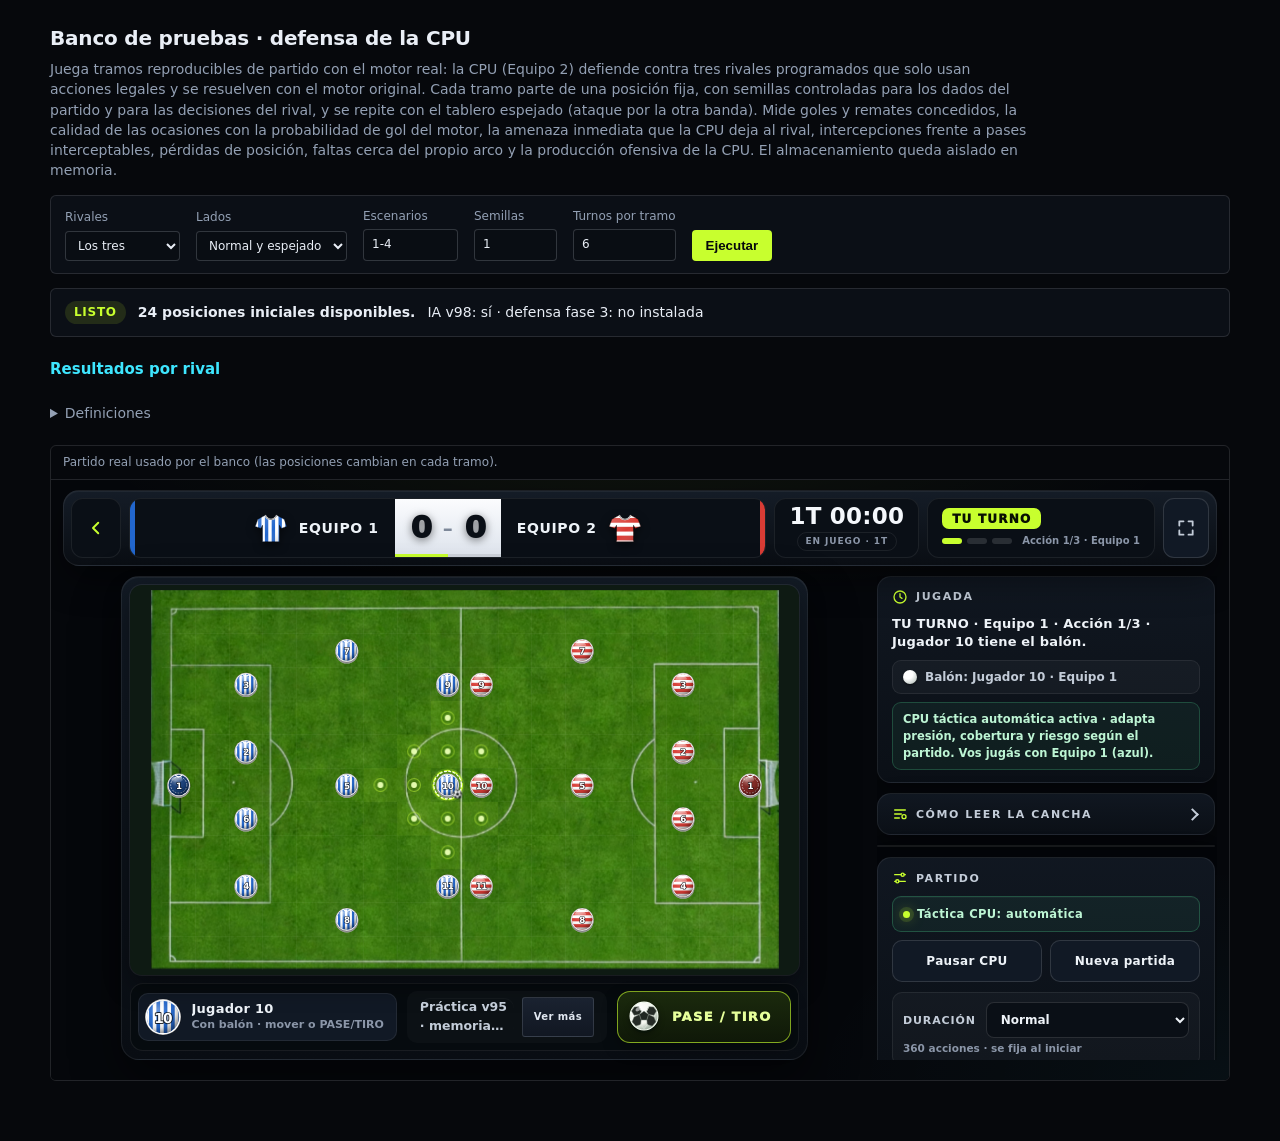
==== pruebas/banco-defensa-cpu.html @ aeb0ebc0 "v98 fase 3 · banco de pruebas de la defensa de la CPU Página pruebas/banco-defensa-cpu.html: juega t" ====
<!doctype html>
<html lang="es">
<head>
<meta charset="UTF-8">
<meta name="viewport" content="width=device-width, initial-scale=1">
<!-- La página vive en /pruebas/ pero carga el juego desde la raíz, igual que index.html. -->
<base href="../">
<title>Fútbol Único · Banco de pruebas · defensa de la CPU</title>
<style>
  :root { color-scheme: dark; --ok:#c8ff2e; --bad:#ff5263; --mut:#93a0b4; --line:rgba(233,238,246,.12); --cy:#3ee6ff; }
  body { margin:0; background:#06080c; color:#e9eef6; font:14px/1.45 system-ui,-apple-system,"Segoe UI",Roboto,sans-serif; }
  main { max-width:1180px; margin:0 auto; padding:24px 18px 60px; }
  h1 { font-size:20px; margin:0 0 6px; letter-spacing:-.01em; }
  h2 { font-size:15px; margin:22px 0 8px; color:var(--cy); }
  p.lead { color:var(--mut); margin:0 0 14px; max-width:980px; }
  form { display:flex; flex-wrap:wrap; gap:10px 16px; align-items:end; padding:12px 14px; border:1px solid var(--line); border-radius:6px; background:#0b0f16; }
  label { display:flex; flex-direction:column; gap:4px; font-size:12px; color:var(--mut); }
  select, input { background:#090d13; color:#e9eef6; border:1px solid rgba(233,238,246,.18); border-radius:4px; padding:6px 8px; font:inherit; }
  button { background:#c8ff2e; color:#06080c; border:0; border-radius:4px; padding:8px 14px; font-weight:800; cursor:pointer; }
  button:disabled { opacity:.5; cursor:default; }
  #summary { display:flex; gap:12px; flex-wrap:wrap; align-items:center; padding:12px 14px; border:1px solid var(--line); border-radius:6px; background:#0b0f16; margin:14px 0; }
  .pill { padding:3px 9px; border-radius:999px; font-weight:800; font-size:12px; letter-spacing:.06em; }
  .pill.ok { background:rgba(200,255,46,.12); color:var(--ok); } .pill.bad { background:rgba(255,82,99,.14); color:var(--bad); } .pill.run { background:rgba(62,230,255,.1); color:var(--cy); }
  table { width:100%; border-collapse:collapse; font-size:13px; }
  th, td { text-align:right; padding:6px 8px; border-bottom:1px solid var(--line); }
  th:first-child, td:first-child { text-align:left; }
  th { color:var(--mut); font-size:11px; letter-spacing:.06em; text-transform:uppercase; }
  td.mono { font-family:ui-monospace,SFMono-Regular,Menlo,monospace; font-size:12px; color:var(--mut); }
  details { margin-top:14px; color:var(--mut); }
  .stage-wrap { margin-top:22px; border:1px solid var(--line); border-radius:6px; overflow:hidden; }
  .stage-wrap > p { margin:0; padding:8px 12px; color:var(--mut); font-size:12px; border-bottom:1px solid var(--line); }
  #fuGameStage { height:600px; position:relative; }
  #fuGameStage iframe { width:100%; height:100%; border:0; display:block; }
  .fu-shell-header, #fuLoading small { display:none; }
</style>
<script>
  // Aislamiento del almacenamiento: el banco no lee ni escribe los datos guardados del jugador
  // (historial, memoria defensiva de la CPU, identidad táctica, torneo). Todo queda en memoria.
  function installMemoryStorage(win) {
    var data = new Map();
    var store = {
      getItem: function (k) { k = String(k); return data.has(k) ? data.get(k) : null; },
      setItem: function (k, v) { data.set(String(k), String(v)); },
      removeItem: function (k) { data.delete(String(k)); },
      clear: function () { data.clear(); },
      key: function (i) { var keys = Array.from(data.keys()); return i >= 0 && i < keys.length ? keys[i] : null; },
      get length() { return data.size; }
    };
    try { Object.defineProperty(win, 'localStorage', { configurable: true, enumerable: true, get: function () { return store; } }); win.__fuStorageIsolated = win.localStorage === store; }
    catch (error) { win.__fuStorageIsolated = false; }
  }
  installMemoryStorage(window);
  (function () {
    var url = new URL(location.href);
    if (url.searchParams.get('page') !== 'practice') { url.searchParams.set('page', 'practice'); history.replaceState(null, '', url.pathname + url.search); }
  })();
</script>
<script src="app.js" defer></script>
</head>
<body>
  <header class="fu-shell-header">
    <button id="fuBrand" type="button">FU</button>
    <span id="fuStatusDot"></span><strong id="fuStatusTitle"></strong><small id="fuStatusText"></small>
  </header>
  <main>
    <h1>Banco de pruebas · defensa de la CPU</h1>
    <p class="lead">Juega tramos reproducibles de partido con el motor real: la CPU (Equipo 2) defiende contra tres rivales
      programados que solo usan acciones legales y se resuelven con el motor original. Cada tramo parte de una posición fija,
      con semillas controladas para los dados del partido y para las decisiones del rival, y se repite con el tablero espejado
      (ataque por la otra banda). Mide goles y remates concedidos, la calidad de las ocasiones con la probabilidad de gol del
      motor, la amenaza inmediata que la CPU deja al rival, intercepciones frente a pases interceptables, pérdidas de posición,
      faltas cerca del propio arco y la producción ofensiva de la CPU. El almacenamiento queda aislado en memoria.</p>
    <form id="controls" onsubmit="return false">
      <label>Rivales<select id="fRivals"><option value="conservador,directo,agresivo">Los tres</option><option value="conservador">Conservador</option><option value="directo">Directo</option><option value="agresivo">Agresivo</option></select></label>
      <label>Lados<select id="fSides"><option value="normal,espejo">Normal y espejado</option><option value="normal">Normal</option><option value="espejo">Espejado</option></select></label>
      <label>Escenarios<input id="fScen" value="1-4" size="8"></label>
      <label>Semillas<input id="fSeeds" value="1" size="6"></label>
      <label>Turnos por tramo<input id="fTurns" value="6" size="4"></label>
      <button id="fRun" type="button">Ejecutar</button>
    </form>
    <section id="summary"><span class="pill run" id="state">CARGANDO</span><strong id="totals">Cargando el motor…</strong><span id="ver"></span></section>
    <h2>Resultados por rival</h2>
    <table><thead id="thead"></thead><tbody id="rows"></tbody></table>
    <details><summary>Definiciones</summary>
      <p>Amenaza inmediata: mayor probabilidad de gol que el rival puede conseguir en su próximo turno con una secuencia de hasta
        tres acciones de jugadores distintos (remate; pase y remate; pase, pase y remate; desmarque, pase y remate), calculada con
        las mismas funciones de precisión, intercepción, arquero y desvío que usa el motor. Ocasión peligrosa: turno rival que
        empieza con amenaza inmediata ≥ 20%. Remate peligroso: remate con probabilidad de gol ≥ 15%. Pase interceptable: pase o
        remate rival cuya trayectoria real atraviesa una casilla intermedia ocupada por un jugador de la CPU (el motor sortea la
        intercepción). Pérdida de posición: acción de la CPU sin la pelota que aumenta en 5 puntos o más la amenaza inmediata
        del rival. Falta cerca del arco: falta de la CPU en sus últimas seis columnas.</p>
    </details>
    <div class="stage-wrap">
      <p>Partido real usado por el banco (las posiciones cambian en cada tramo).</p>
      <div id="fuGameStage" aria-busy="true">
        <div id="fuLoading"><strong>Preparando</strong><small></small></div>
        <div id="fuError" hidden><p id="fuErrorText"></p><button type="button" id="fuRetry">Reintentar</button></div>
      </div>
    </div>
  </main>
<script>
// Posiciones iniciales (Equipo 1 con la pelota y por mover). Se generaron con ?modo=generar&partidos=6&acciones=170:
// partidos rápidos con semillas fijas entre los tres rivales y la heurística directa de la CPU, guardando el estado al
// comenzar cada turno del Equipo 1 con la pelota desde la columna 5. Se eligieron 24 cubriendo zona (medio, ataque,
// área), carril (centro, banda) y amenaza inicial (t0, probabilidad de gol de la mejor secuencia del turno).
// Formato: p = [id, columna, fila]; ids 0–10 Equipo 1, 11–21 Equipo 2 (CPU), en el orden de FORMATION.
var SCENARIOS = [
{"id":1,"zone":"medio-centro","origin":"directo-p0-a18","t0":0,"state":{"p":[[0,0,5],[1,2,2],[2,2,5],[3,2,6],[4,3,7],[5,6,5],[6,8,5],[7,5,9],[8,8,2],[9,5,1],[10,8,9],[11,17,5],[12,15,2],[13,15,4],[14,14,5],[15,15,8],[16,10,5],[17,9,5],[18,12,9],[19,7,0],[20,11,1],[21,9,9]],"ball":{"c":8,"r":5,"owner":6},"turn":1,"actionNo":1,"played":[],"lastPlayedId":null,"kickoff":false,"restartPassOnlyId":null,"freeKickRequiredId":null,"freeKickAwardedTeam":null,"score":[0,0],"clock":60}},
{"id":2,"zone":"medio-centro","origin":"conservador-p4-a136","t0":0,"state":{"p":[[0,0,5],[1,2,2],[2,2,4],[3,2,6],[4,2,8],[5,6,5],[6,8,5],[7,5,9],[8,8,2],[9,5,1],[10,8,10],[11,17,5],[12,15,2],[13,14,5],[14,15,6],[15,15,8],[16,10,5],[17,8,4],[18,12,9],[19,9,2],[20,12,1],[21,9,8]],"ball":{"c":6,"r":5,"owner":5},"turn":1,"actionNo":1,"played":[],"lastPlayedId":null,"kickoff":false,"restartPassOnlyId":null,"freeKickRequiredId":null,"freeKickAwardedTeam":null,"score":[0,0],"clock":60}},
{"id":3,"zone":"medio-centro","origin":"conservador-p1-a108","t0":0.0671,"state":{"p":[[0,0,5],[1,4,0],[2,3,2],[3,1,5],[4,2,8],[5,8,6],[6,10,3],[7,5,10],[8,7,2],[9,7,3],[10,7,9],[11,17,5],[12,13,0],[13,12,3],[14,12,5],[15,13,7],[16,8,3],[17,5,9],[18,8,8],[19,6,3],[20,4,4],[21,3,8]],"ball":{"c":7,"r":3,"owner":9},"turn":1,"actionNo":1,"played":[],"lastPlayedId":null,"kickoff":false,"restartPassOnlyId":null,"freeKickRequiredId":null,"freeKickAwardedTeam":null,"score":[0,0],"clock":60}},
{"id":4,"zone":"medio-centro","origin":"agresivo-p2-a111","t0":0.1457,"state":{"p":[[0,1,5],[1,2,2],[2,2,4],[3,2,6],[4,2,8],[5,6,4],[6,8,5],[7,6,7],[8,12,2],[9,7,2],[10,8,8],[11,17,5],[12,15,2],[13,15,4],[14,15,5],[15,15,8],[16,12,6],[17,9,5],[18,12,9],[19,8,1],[20,8,2],[21,8,7]],"ball":{"c":6,"r":7,"owner":7},"turn":1,"actionNo":1,"played":[],"lastPlayedId":null,"kickoff":false,"restartPassOnlyId":null,"freeKickRequiredId":null,"freeKickAwardedTeam":null,"score":[0,0],"clock":60}},
{"id":5,"zone":"medio-banda","origin":"conservador-p0-a36","t0":0,"state":{"p":[[0,0,5],[1,3,3],[2,2,4],[3,2,6],[4,4,9],[5,6,6],[6,8,5],[7,6,10],[8,8,2],[9,7,1],[10,8,8],[11,17,5],[12,14,0],[13,15,4],[14,14,7],[15,13,7],[16,10,5],[17,6,4],[18,7,9],[19,4,5],[20,10,3],[21,9,8]],"ball":{"c":6,"r":10,"owner":7},"turn":1,"actionNo":1,"played":[],"lastPlayedId":null,"kickoff":false,"restartPassOnlyId":null,"freeKickRequiredId":null,"freeKickAwardedTeam":null,"score":[0,0],"clock":60}},
{"id":6,"zone":"medio-banda","origin":"conservador-p4-a166","t0":0,"state":{"p":[[0,0,5],[1,2,2],[2,2,4],[3,2,6],[4,1,6],[5,6,5],[6,8,5],[7,5,10],[8,8,2],[9,5,2],[10,8,10],[11,17,5],[12,13,4],[13,14,4],[14,13,6],[15,13,7],[16,9,5],[17,3,5],[18,7,4],[19,9,2],[20,10,0],[21,5,8]],"ball":{"c":5,"r":2,"owner":9},"turn":1,"actionNo":1,"played":[],"lastPlayedId":null,"kickoff":false,"restartPassOnlyId":null,"freeKickRequiredId":null,"freeKickAwardedTeam":null,"score":[0,0],"clock":60}},
{"id":7,"zone":"medio-banda","origin":"agresivo-p4-a108","t0":0.0605,"state":{"p":[[0,0,5],[1,3,5],[2,1,2],[3,2,6],[4,2,8],[5,7,4],[6,9,1],[7,7,7],[8,7,2],[9,3,2],[10,11,8],[11,17,6],[12,14,4],[13,16,4],[14,14,5],[15,13,9],[16,10,5],[17,7,3],[18,10,8],[19,2,1],[20,8,3],[21,8,8]],"ball":{"c":7,"r":2,"owner":8},"turn":1,"actionNo":1,"played":[],"lastPlayedId":null,"kickoff":false,"restartPassOnlyId":null,"freeKickRequiredId":null,"freeKickAwardedTeam":null,"score":[0,0],"clock":60}},
{"id":8,"zone":"medio-banda","origin":"agresivo-p1-a165","t0":0.1699,"state":{"p":[[0,0,4],[1,2,4],[2,2,1],[3,0,10],[4,1,5],[5,5,5],[6,14,2],[7,5,9],[8,13,0],[9,7,2],[10,7,9],[11,17,5],[12,14,0],[13,15,4],[14,13,5],[15,14,8],[16,0,0],[17,5,10],[18,0,5],[19,2,3],[20,6,3],[21,1,8]],"ball":{"c":7,"r":2,"owner":9},"turn":1,"actionNo":1,"played":[],"lastPlayedId":null,"kickoff":false,"restartPassOnlyId":null,"freeKickRequiredId":null,"freeKickAwardedTeam":null,"score":[0,0],"clock":60}},
{"id":9,"zone":"ataque-centro","origin":"conservador-p3-a116","t0":0,"state":{"p":[[0,0,5],[1,3,2],[2,2,5],[3,3,8],[4,1,8],[5,5,5],[6,8,5],[7,8,9],[8,8,2],[9,4,2],[10,10,7],[11,17,5],[12,13,0],[13,13,5],[14,12,3],[15,11,7],[16,9,7],[17,6,6],[18,6,7],[19,7,3],[20,5,2],[21,8,8]],"ball":{"c":10,"r":7,"owner":10},"turn":1,"actionNo":1,"played":[],"lastPlayedId":null,"kickoff":false,"restartPassOnlyId":null,"freeKickRequiredId":null,"freeKickAwardedTeam":null,"score":[0,0],"clock":60}},
{"id":10,"zone":"ataque-centro","origin":"agresivo-p5-a78","t0":0.0771,"state":{"p":[[0,0,5],[1,2,2],[2,3,5],[3,3,6],[4,6,6],[5,5,10],[6,13,5],[7,9,7],[8,8,2],[9,8,1],[10,12,7],[11,17,5],[12,15,2],[13,14,5],[14,13,7],[15,13,10],[16,10,7],[17,10,6],[18,8,10],[19,6,3],[20,10,2],[21,4,10]],"ball":{"c":9,"r":7,"owner":7},"turn":1,"actionNo":1,"played":[],"lastPlayedId":null,"kickoff":false,"restartPassOnlyId":null,"freeKickRequiredId":null,"freeKickAwardedTeam":null,"score":[0,0],"clock":60}},
{"id":11,"zone":"ataque-centro","origin":"directo-p5-a75","t0":0.1195,"state":{"p":[[0,0,5],[1,3,2],[2,3,4],[3,2,6],[4,2,8],[5,5,5],[6,7,6],[7,11,7],[8,9,3],[9,4,0],[10,10,8],[11,17,5],[12,15,2],[13,15,6],[14,13,6],[15,14,6],[16,10,5],[17,9,6],[18,10,7],[19,8,1],[20,11,3],[21,9,10]],"ball":{"c":11,"r":7,"owner":7},"turn":1,"actionNo":1,"played":[],"lastPlayedId":null,"kickoff":false,"restartPassOnlyId":null,"freeKickRequiredId":null,"freeKickAwardedTeam":null,"score":[0,0],"clock":60}},
{"id":12,"zone":"ataque-centro","origin":"directo-p0-a130","t0":0.238,"state":{"p":[[0,0,5],[1,4,2],[2,3,4],[3,3,6],[4,4,9],[5,10,7],[6,11,10],[7,17,10],[8,9,2],[9,12,7],[10,14,10],[11,17,5],[12,16,5],[13,13,7],[14,15,8],[15,15,10],[16,10,4],[17,6,8],[18,13,8],[19,7,0],[20,8,4],[21,8,9]],"ball":{"c":12,"r":7,"owner":9},"turn":1,"actionNo":1,"played":[],"lastPlayedId":null,"kickoff":false,"restartPassOnlyId":null,"freeKickRequiredId":null,"freeKickAwardedTeam":null,"score":[0,0],"clock":60}},
{"id":13,"zone":"ataque-banda","origin":"directo-p2-a10","t0":0,"state":{"p":[[0,0,5],[1,2,2],[2,2,4],[3,2,6],[4,2,8],[5,5,5],[6,8,5],[7,7,8],[8,9,1],[9,8,1],[10,8,8],[11,17,5],[12,15,2],[13,15,4],[14,15,6],[15,15,8],[16,12,5],[17,9,5],[18,12,7],[19,10,2],[20,10,1],[21,9,8]],"ball":{"c":9,"r":1,"owner":8},"turn":1,"actionNo":1,"played":[],"lastPlayedId":null,"kickoff":false,"restartPassOnlyId":null,"freeKickRequiredId":null,"freeKickAwardedTeam":null,"score":[0,0],"clock":60}},
{"id":14,"zone":"ataque-banda","origin":"directo-p0-a163","t0":0.0663,"state":{"p":[[0,0,5],[1,2,2],[2,3,4],[3,2,6],[4,2,8],[5,6,4],[6,8,5],[7,7,8],[8,10,1],[9,7,0],[10,8,8],[11,17,5],[12,12,2],[13,16,4],[14,16,5],[15,15,8],[16,12,5],[17,9,5],[18,12,9],[19,7,2],[20,12,1],[21,9,8]],"ball":{"c":10,"r":1,"owner":8},"turn":1,"actionNo":1,"played":[],"lastPlayedId":null,"kickoff":false,"restartPassOnlyId":null,"freeKickRequiredId":null,"freeKickAwardedTeam":null,"score":[0,0],"clock":60}},
{"id":15,"zone":"ataque-banda","origin":"directo-p0-a124","t0":0.1361,"state":{"p":[[0,0,5],[1,4,2],[2,3,4],[3,3,6],[4,4,9],[5,8,7],[6,11,8],[7,17,10],[8,9,2],[9,11,9],[10,14,10],[11,17,5],[12,16,5],[13,15,7],[14,15,8],[15,15,10],[16,10,4],[17,6,8],[18,12,9],[19,7,0],[20,6,3],[21,8,9]],"ball":{"c":11,"r":9,"owner":9},"turn":1,"actionNo":1,"played":[],"lastPlayedId":null,"kickoff":false,"restartPassOnlyId":null,"freeKickRequiredId":null,"freeKickAwardedTeam":null,"score":[0,0],"clock":60}},
{"id":16,"zone":"ataque-banda","origin":"agresivo-p4-a150","t0":0.2971,"state":{"p":[[0,0,5],[1,5,5],[2,3,2],[3,2,6],[4,2,9],[5,11,1],[6,11,2],[7,10,7],[8,8,2],[9,8,0],[10,13,6],[11,17,6],[12,14,1],[13,14,4],[14,14,5],[15,15,7],[16,12,2],[17,7,3],[18,6,8],[19,2,1],[20,12,3],[21,8,8]],"ball":{"c":11,"r":2,"owner":6},"turn":1,"actionNo":1,"played":[],"lastPlayedId":null,"kickoff":false,"restartPassOnlyId":null,"freeKickRequiredId":null,"freeKickAwardedTeam":null,"score":[0,0],"clock":60}},
{"id":17,"zone":"area-centro","origin":"directo-p5-a81","t0":0.0398,"state":{"p":[[0,0,5],[1,3,2],[2,3,4],[3,2,6],[4,2,8],[5,5,5],[6,7,6],[7,14,7],[8,10,2],[9,7,0],[10,10,8],[11,17,5],[12,15,2],[13,15,6],[14,14,6],[15,15,7],[16,10,5],[17,9,6],[18,13,7],[19,8,1],[20,11,3],[21,9,10]],"ball":{"c":14,"r":7,"owner":7},"turn":1,"actionNo":1,"played":[],"lastPlayedId":null,"kickoff":false,"restartPassOnlyId":null,"freeKickRequiredId":null,"freeKickAwardedTeam":null,"score":[0,0],"clock":60}},
{"id":18,"zone":"area-centro","origin":"directo-p0-a142","t0":0.1632,"state":{"p":[[0,0,5],[1,4,2],[2,3,4],[3,3,6],[4,4,9],[5,10,7],[6,10,10],[7,15,9],[8,11,2],[9,16,3],[10,14,10],[11,17,5],[12,17,4],[13,16,6],[14,16,7],[15,15,10],[16,10,4],[17,6,8],[18,13,8],[19,7,0],[20,8,4],[21,10,9]],"ball":{"c":16,"r":3,"owner":9},"turn":1,"actionNo":1,"played":[],"lastPlayedId":null,"kickoff":false,"restartPassOnlyId":null,"freeKickRequiredId":null,"freeKickAwardedTeam":null,"score":[0,0],"clock":60}},
{"id":19,"zone":"area-centro","origin":"directo-p0-a136","t0":0.223,"state":{"p":[[0,0,5],[1,4,2],[2,3,4],[3,3,6],[4,4,9],[5,10,7],[6,11,10],[7,17,7],[8,11,2],[9,14,5],[10,14,10],[11,17,5],[12,15,5],[13,14,6],[14,15,8],[15,15,10],[16,10,4],[17,6,8],[18,13,8],[19,7,0],[20,8,4],[21,10,9]],"ball":{"c":14,"r":5,"owner":9},"turn":1,"actionNo":1,"played":[],"lastPlayedId":null,"kickoff":false,"restartPassOnlyId":null,"freeKickRequiredId":null,"freeKickAwardedTeam":null,"score":[0,0],"clock":60}},
{"id":20,"zone":"area-banda","origin":"conservador-p0-a162","t0":0,"state":{"p":[[0,0,4],[1,3,0],[2,3,5],[3,2,7],[4,3,7],[5,6,7],[6,11,6],[7,16,10],[8,6,0],[9,14,2],[10,6,9],[11,17,6],[12,16,7],[13,14,4],[14,16,9],[15,15,9],[16,8,6],[17,5,5],[18,5,9],[19,5,2],[20,10,5],[21,8,9]],"ball":{"c":16,"r":10,"owner":7},"turn":1,"actionNo":1,"played":[],"lastPlayedId":null,"kickoff":false,"restartPassOnlyId":null,"freeKickRequiredId":null,"freeKickAwardedTeam":null,"score":[0,0],"clock":60}},
{"id":21,"zone":"area-banda","origin":"conservador-p0-a156","t0":0.0313,"state":{"p":[[0,0,4],[1,2,2],[2,3,5],[3,2,7],[4,3,7],[5,6,7],[6,9,6],[7,13,10],[8,6,0],[9,14,2],[10,6,9],[11,17,5],[12,16,7],[13,14,4],[14,14,9],[15,13,9],[16,8,6],[17,5,5],[18,5,9],[19,5,2],[20,10,5],[21,8,9]],"ball":{"c":13,"r":10,"owner":7},"turn":1,"actionNo":1,"played":[],"lastPlayedId":null,"kickoff":false,"restartPassOnlyId":null,"freeKickRequiredId":null,"freeKickAwardedTeam":null,"score":[0,0],"clock":60}},
{"id":22,"zone":"area-banda","origin":"agresivo-p3-a75","t0":0.0785,"state":{"p":[[0,0,5],[1,6,1],[2,3,4],[3,2,6],[4,2,8],[5,7,0],[6,10,3],[7,5,9],[8,13,1],[9,9,1],[10,8,9],[11,17,5],[12,14,2],[13,16,3],[14,14,6],[15,15,8],[16,10,4],[17,6,5],[18,11,8],[19,8,1],[20,5,0],[21,6,8]],"ball":{"c":13,"r":1,"owner":8},"turn":1,"actionNo":1,"played":[],"lastPlayedId":null,"kickoff":false,"restartPassOnlyId":null,"freeKickRequiredId":null,"freeKickAwardedTeam":null,"score":[0,0],"clock":60}},
{"id":23,"zone":"area-banda","origin":"directo-p0-a88","t0":0.1311,"state":{"p":[[0,0,5],[1,2,2],[2,3,5],[3,3,6],[4,4,9],[5,6,5],[6,10,5],[7,17,9],[8,9,2],[9,15,3],[10,13,10],[11,17,5],[12,15,2],[13,17,7],[14,15,8],[15,17,8],[16,10,3],[17,6,8],[18,11,5],[19,7,0],[20,10,2],[21,9,8]],"ball":{"c":17,"r":9,"owner":7},"turn":1,"actionNo":1,"played":[],"lastPlayedId":null,"kickoff":false,"restartPassOnlyId":null,"freeKickRequiredId":null,"freeKickAwardedTeam":null,"score":[0,0],"clock":60}},
{"id":24,"zone":"area-banda","origin":"directo-p0-a94","t0":0.2428,"state":{"p":[[0,0,5],[1,2,2],[2,3,5],[3,3,6],[4,4,9],[5,6,5],[6,9,6],[7,17,10],[8,9,2],[9,15,5],[10,13,10],[11,17,5],[12,16,4],[13,17,7],[14,15,8],[15,17,9],[16,10,3],[17,6,8],[18,13,7],[19,7,0],[20,10,2],[21,9,8]],"ball":{"c":17,"r":10,"owner":7},"turn":1,"actionNo":1,"played":[],"lastPlayedId":null,"kickoff":false,"restartPassOnlyId":null,"freeKickRequiredId":null,"freeKickAwardedTeam":null,"score":[0,0],"clock":60}}
];
(function () {
  'use strict';
  function engineHook() {
    var B = {};
    function xs(s) { s ^= s << 13; s >>>= 0; s ^= s >>> 17; s ^= s << 5; return s >>> 0; }
    function mix(a, b) { var h = (Math.imul((a >>> 0) ^ 0x9E3779B9, 0x85EBCA6B) ^ Math.imul(((b >>> 0) + 0x632BE5AB) >>> 0, 0xC2B2AE35)) >>> 0; h ^= h >>> 15; h = Math.imul(h, 0x2C1B3C6D) >>> 0; h ^= h >>> 12; h = Math.imul(h, 0x297A2D39) >>> 0; h ^= h >>> 15; return (h >>> 0) || 0x1234567; }
    // Dados del partido real con semilla por acción (mismos dados para la misma acción en ambas versiones) y un flujo aparte
    // para el azar propio de la CPU al decidir, que así no altera los dados de las jugadas.
    var gameRng = 0x2468ACE, cpuRng = 0x13579BD, inCpu = false;
    Math.random = function () {
      if (inCpu) { cpuRng = xs(cpuRng); return cpuRng / 4294967296; }
      gameRng = xs(gameRng); return gameRng / 4294967296;
    };
    B.reseed = function (seg, k) { gameRng = mix(seg, 2 * k + 1); cpuRng = mix((seg ^ 0x5F3759DF) >>> 0, 2 * k + 2); };
    var log = [], lastFtr = null, goalTeam = null;
    var prevBegin = beginManualAction;
    beginManualAction = function (kind, actor, details) {
      if (simulationRandomState === null) {
        var d = {}; try { d = JSON.parse(JSON.stringify(details || {})); } catch (e) {}
        log.push({ kind: kind, t: actor ? actor.t : null, n: actor ? actor.n : null, id: actor ? actor.id : null, d: d });
      }
      return prevBegin.apply(this, arguments);
    };
    var prevFtr = firstTrajectoryRival;
    firstTrajectoryRival = function (path, team) {
      var res = prevFtr(path, team);
      if (simulationRandomState === null) lastFtr = { id: res ? res.player.id : null, n: res ? res.player.n : null, index: res ? res.index : -1, len: path.length };
      return res;
    };
    var prevGoal = showGoalCelebration;
    showGoalCelebration = function (team) { goalTeam = team; return prevGoal.apply(this, arguments); };
    maybeScheduleCpuAction = function () {};
    function holderNow() { return ball.owner != null ? p.find(function (z) { return z.id === ball.owner; }) || null : null; }
    function passOk(passer, from, to, team, ps, receiver) {
      if (cheb(from, to) > BALL_REACH(passer.n)) return 0;
      if (receiver && stateOffsidePosition(receiver, from, ps)) return 0;
      var prec = estimatedPassPrecision(passer, from, to); if (!(prec > 0)) return 0;
      var it = trajectoryInterceptionRisk(from, to, team, ps); if (it.blocked) return 0;
      return prec * (1 - it.risk);
    }
    function beyondLine(team, from, to, ps) {
      var dir = team === 1 ? 1 : -1;
      var off = ps.some(function (z) { return z.t === team && stateOffsidePosition(z, from, ps); });
      if (!off) return false;
      var defs = ps.filter(function (z) { return z.t !== team; }).sort(function (a, b) { return dir > 0 ? b.c - a.c : a.c - b.c; });
      return defs.length >= 2 && (to.c - defs[1].c) * dir > 0;
    }
    function shotP(shooter, from, ps) { return fuV96BestShot(shooter, ps, from).probability; }
    // Amenaza inmediata: mejor secuencia de gol del equipo atacante en sus próximas acciones (jugadores distintos).
    function threat(team, actionsLeft, played) {
      var out = { p: 0, seq: '', direct: 0, passShot: 0, passPassShot: 0 };
      var holder = holderNow();
      if (!holder || holder.t !== team || played.indexOf(holder.id) >= 0) return out;
      var ps = p, from = { c: holder.c, r: holder.r };
      var mates = ps.filter(function (z) { return z.t === team && z.id !== holder.id && z.n !== 1 && played.indexOf(z.id) < 0; });
      if (actionsLeft >= 1 && restartPassOnlyId !== holder.id && !kickoffPassRequired) out.direct = shotP(holder, from, ps);
      if (actionsLeft >= 2) mates.forEach(function (r1) {
        var to = { c: r1.c, r: r1.r };
        if (beyondLine(team, from, to, ps)) return;
        var s1 = passOk(holder, from, to, team, ps, r1); if (s1 <= 0) return;
        var v = s1 * shotP(r1, to, ps); if (v > out.passShot) out.passShot = v;
        if (actionsLeft >= 3) mates.forEach(function (r2) {
          if (r2.id === r1.id) return;
          var to2 = { c: r2.c, r: r2.r };
          if (beyondLine(team, to, to2, ps)) return;
          var s2 = passOk(r1, to, to2, team, ps, r2); if (s2 <= 0) return;
          var v2 = s1 * s2 * shotP(r2, to2, ps); if (v2 > out.passPassShot) out.passPassShot = v2;
        });
      });
      // Cada jugador actúa una sola vez por turno: quien se desmarca no puede además recibir y rematar en ese turno,
      // así que las secuencias posibles de un turno son remate, pase y remate, o pase, pase y remate.
      var best = Math.max(out.direct, out.passShot, out.passPassShot);
      out.p = best;
      out.seq = best <= 0 ? '' : best === out.direct ? 'remate' : best === out.passShot ? 'pase-remate' : 'pase-pase-remate';
      return out;
    }
    B.threat = function (team, actionsLeft, played) { return threat(team || 1, actionsLeft == null ? 3 : actionsLeft, played || []); };
    B.status = function () {
      var h = holderNow();
      return { turn: turn, actionNo: actionNo, holderTeam: h ? h.t : 0, holderId: h ? h.id : null, ball: { c: ball.c, r: ball.r, owner: ball.owner },
        score: score.slice(), clock: matchClockActions, idle: !(anim && !goalCelebrationActive) && !cpuSearching, goal: goalCelebrationActive, goalTeam: goalTeam,
        freeKick: freeKickRequiredId, played: playedThisTurn.slice(), finished: matchClockFinished, halftime: !!(halftimePending || halftimePaused) };
    };
    B.state = function () {
      return { p: p.map(function (z) { return [z.id, z.c, z.r]; }), ball: { c: ball.c, r: ball.r, owner: ball.owner }, turn: turn, actionNo: actionNo,
        played: playedThisTurn.slice(), lastPlayedId: lastPlayedId, kickoff: kickoffPassRequired, restartPassOnlyId: restartPassOnlyId,
        freeKickRequiredId: freeKickRequiredId, freeKickAwardedTeam: freeKickAwardedTeam, score: score.slice(), clock: matchClockActions };
    };
    B.load = function (st) {
      cancelCpuTimer(); cpuEpoch++; cpuAutoEnabled = false; cpuSearching = false;
      p = FORMATION.map(function (d, i) { return { id: i, t: d[0], n: d[1], c: d[2], r: d[3] }; });
      st.p.forEach(function (q) { var z = p.find(function (y) { return y.id === q[0]; }); z.c = q[1]; z.r = q[2]; });
      ball = { c: st.ball.c, r: st.ball.r, owner: st.ball.owner };
      turn = st.turn; actionNo = st.actionNo || 1; playedThisTurn = (st.played || []).slice(); lastPlayedId = st.lastPlayedId == null ? null : st.lastPlayedId;
      kickoffPassRequired = !!st.kickoff; restartPassOnlyId = st.restartPassOnlyId == null ? null : st.restartPassOnlyId;
      freeKickRequiredId = st.freeKickRequiredId == null ? null : st.freeKickRequiredId; freeKickAwardedTeam = st.freeKickAwardedTeam == null ? null : st.freeKickAwardedTeam;
      score = (st.score || [0, 0]).slice(); matchClockActions = st.clock || 60; matchClockFinished = false; halftimePending = false; halftimePaused = false;
      goalCelebrationActive = false; pendingGoalRestartTeam = null; strategicPassHistory = []; selected = null; mode = 'player'; anim = false; simulationRandomState = null;
      cpuRejectedKeys.clear(); cpuProfile = 'balanced'; cpuDefensiveMemory = { schema: 1, patterns: [] };
      if (typeof fuV96ActionHistory !== 'undefined') fuV96ActionHistory = [];
      if (typeof fuV96TransitionActions !== 'undefined') fuV96TransitionActions = 0;
      log = []; goalTeam = null; lastFtr = null;
      try { clearRecommendation(); } catch (e) {}
      try { dismissFoulNotice(); } catch (e) {}
      var overlay = document.getElementById('goalCelebrationOverlay'); if (overlay) overlay.hidden = true;
      drawPlayers(); drawBall(); setTurn(); refresh();
    };
    B.fast = function () {
      animateBall = function () { return Promise.resolve(); };
      animatePlayerMove = function () { return Promise.resolve(); };
      animateDuel = function () { return Promise.resolve(); };
    };
    B.takeLog = function () { var out = log; log = []; return out; };
    B.candidates = function () {
      var team = turn, list = tacticalCandidates(), more = actionNo < ACTIONS_PER_TURN;
      return list.map(function (a) {
        var o = { key: sequenceActionKey(a), kind: a.kind, id: a.playerId, n: a.player ? a.player.n : null,
          to: a.to ? { c: a.to.c, r: a.to.r } : null, score: Number(a.score) || 0, prec: Number(a.precision) || 0, ir: Number(a.interceptRisk) || 0,
          gp: Number(a.goalProbability) || 0, rid: a.receiverId == null ? null : a.receiverId, progress: Number(a.progress) || 0,
          exposure: Number(a.exposureRisk) || 0, duel: a.duelOutcome || null, press: 0, recvShot: 0 };
        if (o.to) o.press = p.filter(function (z) { return z.t !== team && cheb(z, o.to) <= 1; }).length;
        if (a.kind === 'pass' && a.receiverId != null && more && playedThisTurn.indexOf(a.receiverId) < 0) {
          var rc = p.find(function (z) { return z.id === a.receiverId; });
          o.recvShot = rc ? fuV96BestShot(rc, p, { c: a.to.c, r: a.to.r }).probability : 0;
        }
        return o;
      });
    };
    // Ejecuta una candidata legal del equipo en turno con las funciones visibles del partido (como un clic del jugador).
    B.act = function (key) {
      var a = tacticalCandidates().find(function (x) { return sequenceActionKey(x) === key; });
      if (!a) return { ok: false, why: 'sin candidata' };
      var actor = p.find(function (z) { return z.id === a.playerId; });
      if (!actor || actor.t !== turn) return { ok: false, why: 'actor' };
      selected = actor.id; mode = (a.kind === 'pass' || a.kind === 'shoot') ? 'ball' : 'player'; lastFtr = null;
      try {
        if (a.kind === 'duel') duel(actor, p.find(function (z) { return z.id === a.opponentId; }));
        else if (a.kind === 'pass' || a.kind === 'shoot') moveBall(a.to.c, a.to.r);
        else movePlayer(a.to.c, a.to.r);
      } catch (e) { return { ok: false, why: 'error ' + (e && e.message) }; }
      return { ok: !!anim, ftr: lastFtr };
    };
    // Turno real de la CPU: la misma decisión y el mismo despacho que usa el partido.
    B.cpuAct = async function () {
      cpuAutoEnabled = true; cancelCpuTimer();
      var t0 = performance.now(), chosen = null, err = null;
      inCpu = true;
      try { chosen = await chooseCpuMove(cpuEpoch); } catch (e) { err = String(e && e.message || e); } finally { cpuSearching = false; inCpu = false; }
      var ms = performance.now() - t0;
      if (!chosen) chosen = tacticalCandidates().filter(function (a) { return !cpuRejectedKeys.has(sequenceActionKey(a)); }).sort(function (a, b) { return b.score - a.score; })[0] || null;
      if (!chosen) { cpuAutoEnabled = false; return { ok: false, why: 'sin acciones', ms: ms, err: err }; }
      var info = { key: sequenceActionKey(chosen), kind: chosen.kind, n: chosen.player ? chosen.player.n : null, gp: Number(chosen.goalProbability) || 0,
        prec: Number(chosen.precision) || 0, ir: Number(chosen.interceptRisk) || 0, duel: chosen.duelOutcome || null, to: chosen.to ? { c: chosen.to.c, r: chosen.to.r } : null };
      lastFtr = null;
      var started = dispatchCpuAction(chosen);
      cpuAutoEnabled = false; cpuEpoch++;
      if (!started) { cpuRejectedKeys.add(info.key); return { ok: false, why: 'bloqueada', info: info, ms: ms, err: err }; }
      cpuRejectedKeys.clear();
      return { ok: true, info: info, ms: ms, ftr: lastFtr, err: err };
    };
    B.continueGoal = function () { if (goalCelebrationActive) continueAfterGoal(); };
    B.flags = function (cfg) {
      var out = {};
      if (typeof fuV98Def !== 'undefined') { if (cfg) Object.assign(fuV98Def, cfg); out.def = JSON.parse(JSON.stringify(fuV98Def)); }
      if (typeof fuV98Ai !== 'undefined') out.ai = JSON.parse(JSON.stringify(fuV98Ai));
      return out;
    };
    // ---- diagnóstico: qué jugadas considera la CPU en la raíz y cuánta amenaza deja cada una ----
    // Semilla cuya primera tirada es ≥ 0,6: en una disputa simulada no hay falta (para medir la rama sin falta).
    var NO_FOUL_SEED = (function () { for (var sd = 1; sd < 100000; sd++) { var x = xs(sd); if (x / 4294967296 >= 0.6) return sd; } return 1; })();
    function afterOne(a) {
      if (a.kind === 'duel') {
        var fd = foulDetail(a), snapD = captureSequenceState(); simulationRandomState = NO_FOUL_SEED;
        var resD = simulateOneAction(a, [0, 0]), tNo = resD === 'blocked' ? null : threat(1, 3, []).p;
        restoreSequenceState(snapD);
        if (tNo === null || !fd) return tNo;
        return fd.pFoul * fd.t + (1 - fd.pFoul) * tNo;
      }
      var snap = captureSequenceState(); simulationRandomState = 0x2F6E2B1;
      var res = simulateOneAction(a, [0, 0]);
      var t = res === 'blocked' ? null : threat(1, 3, []).p;
      restoreSequenceState(snap);
      return t;
    }
    // Consecuencia de una falta en una disputa: el mismo reacomodo que prepareFreeKick() y la amenaza del tiro libre.
    function foulDetail(a) {
      var x = p.find(function (z) { return z.id === a.playerId; }), r = p.find(function (z) { return z.id === a.opponentId; });
      if (!x || !r) return null;
      var dc = r.c - x.c, dr = r.r - x.r, tipo = (Math.abs(dc) === 1 && Math.abs(dr) === 1) ? 'costado' : duelType(x, r);
      var pFoul = tipo === 'atras' ? 0.6 : tipo === 'costado' ? 0.3 : 0;
      if (!pFoul) return { pFoul: 0, t: 0, spot: { c: r.c, r: r.r } };
      var snap = captureSequenceState();
      try {
        var spot = { c: r.c, r: r.r }, quick = createQuickFoulMoves(r.t, r, spot, x);
        p.forEach(function (z) { var q = quick.layout.get(z.id); if (q) { z.c = q.c; z.r = q.r; } });
        var rv = p.find(function (z) { return z.id === r.id; }); rv.c = spot.c; rv.r = spot.r;
        ball = { c: spot.c, r: spot.r, owner: rv.id }; turn = rv.t; actionNo = 1; lastPlayedId = null; playedThisTurn = [];
        freeKickRequiredId = rv.id; freeKickAwardedTeam = rv.t;
        return { pFoul: pFoul, t: threat(rv.t, 3, []).p, spot: spot };
      } finally { restoreSequenceState(snap); }
    }
    B.foulDetail = function (key) { var a = tacticalCandidates().find(function (x) { return sequenceActionKey(x) === key; }); return a && a.kind === 'duel' ? foulDetail(a) : null; };
    B.rootInfo = function () {
      if (turn !== CPU_TEAM) return null;
      var keys = cpuSearchCandidateKeys(), cands = tacticalCandidates();
      return keys.map(function (k) {
        var a = cands.find(function (x) { return sequenceActionKey(x) === k; });
        var info = { key: k, kind: a ? a.kind : null, score: a ? Number(a.score) : null, t: a ? afterOne(a) : null };
        if (a && a.kind === 'duel') { var fd = foulDetail(a); if (fd) { info.pFoul = fd.pFoul; info.tFoul = fd.t; info.spot = fd.spot; } }
        return info;
      });
    };
    // Referencia voraz: en cada una de las acciones restantes del turno elige el movimiento (o quite de frente) que más baja la
    // amenaza inmediata del rival. No es una política de juego: sirve para medir cuánta amenaza podía evitarse.
    B.oracle = function (maxSteps) {
      if (turn !== CPU_TEAM) return [];
      maxSteps = maxSteps || 3;
      var root = captureSequenceState(), steps = [];
      try {
        for (var s = 0; s < maxSteps && turn === CPU_TEAM; s++) {
          var cands = tacticalCandidates(), base = threat(1, 3, []).p, best = null, bestT = Infinity, keys = s === 0 ? new Set(cpuSearchCandidateKeys()) : null;
          var moveRank = 0;
          cands.forEach(function (a) {
            if (a.kind !== 'move' && a.kind !== 'collect' && a.kind !== 'duel') return;
            if (a.kind === 'move') moveRank++;
            var t = afterOne(a);
            if (t !== null && t < bestT - 1e-9) { bestT = t; best = { a: a, rank: a.kind === 'move' ? moveRank : 0 }; }
          });
          if (!best) break;
          steps.push({ key: sequenceActionKey(best.a), kind: best.a.kind, score: Number(best.a.score), before: base, t: bestT, moveRank: best.rank, inRoots: keys ? keys.has(sequenceActionKey(best.a)) : null });
          simulationRandomState = 0x2F6E2B1; var r2 = simulateOneAction(best.a, [0, 0]); advanceSimulatedAction(r2, best.a.playerId);
        }
      } finally { restoreSequenceState(root); simulationRandomState = null; }
      return steps;
    };
    B.defRoots = function () { try { return typeof fuV98DefLastRoots !== 'undefined' && fuV98DefLastRoots ? JSON.parse(JSON.stringify(fuV98DefLastRoots)) : null; } catch (e) { return null; } };
    B.lastDecision = function () { try { return typeof fuV98LastDecision !== 'undefined' && fuV98LastDecision ? JSON.parse(JSON.stringify(fuV98LastDecision)) : null; } catch (e) { return null; } };
    B.timeThreat = function (n) { var t0 = performance.now(); for (var i = 0; i < (n || 20); i++) threat(1, 3, []); return (performance.now() - t0) / (n || 20); };
    window.__fuBench = B;
  }
  var HOOK = ';(' + engineHook.toString() + ')();\n';
  var MARKS = ['// ================== FIN FÚTBOL ÚNICO v97 ==================', '// ================== FIN FUTBOL UNICO v96 =================='];
  var STORAGE = '<script>(' + installMemoryStorage.toString() + ')(window);<\/script>';
  var stage = document.getElementById('fuGameStage');
  var nativeAppend = stage.appendChild.bind(stage);
  stage.appendChild = function (node) {
    if (node && node.tagName === 'IFRAME' && node.srcdoc) {
      var html = node.srcdoc, mark = MARKS.find(function (m) { return html.indexOf(m) >= 0; });
      if (mark) html = html.replace(mark, HOOK + mark);
      html = /<head[^>]*>/i.test(html) ? html.replace(/<head[^>]*>/i, function (tag) { return tag + STORAGE; }) : STORAGE + html;
      node.srcdoc = html;
    }
    return nativeAppend(node);
  };

  // ---------------- utilidades del banco ----------------
  var sleep = function (ms) { return new Promise(function (r) { setTimeout(r, ms); }); };
  function rngFrom(seed) { var a = seed >>> 0; return function () { a |= 0; a = (a + 0x6D2B79F5) | 0; var t = Math.imul(a ^ (a >>> 15), 1 | a); t = (t + Math.imul(t ^ (t >>> 7), 61 | t)) ^ t; return ((t ^ (t >>> 14)) >>> 0) / 4294967296; }; }
  function hash2(a, b) { var h = 2166136261 >>> 0; String(a + '|' + b).split('').forEach(function (ch) { h = Math.imul(h ^ ch.charCodeAt(0), 16777619) >>> 0; }); return h || 1; }
  function gumbel(rng) { var u = Math.min(1 - 1e-12, Math.max(1e-12, rng())); return -Math.log(-Math.log(u)); }
  function mirrorState(st) {
    var m = JSON.parse(JSON.stringify(st));
    m.p = m.p.map(function (q) { return [q[0], q[1], 10 - q[2]]; });
    m.ball.r = 10 - m.ball.r;
    return m;
  }
  function parseRange(text, max) {
    var out = [];
    String(text || '').split(',').forEach(function (part) {
      var m = part.trim().match(/^(\d+)(?:-(\d+))?$/); if (!m) return;
      var a = Number(m[1]), b = m[2] ? Number(m[2]) : a;
      for (var i = a; i <= b; i++) if (i >= 1 && (!max || i <= max)) out.push(i);
    });
    return out;
  }

  // ---------------- rivales programados (Equipo 1) ----------------
  // Solo eligen entre las acciones legales que genera el propio motor; el motor resuelve cada una.
  var STYLES = {
    conservador: { label: 'Conservador (posesión)', temp: 2.0 },
    directo: { label: 'Directo (avanzar y rematar pronto)', temp: 3.0 },
    agresivo: { label: 'Agresivo (pases de riesgo y penetración)', temp: 4.0 }
  };
  function attackValue(style, c) {
    var s = c.prec * (1 - c.ir), toGoal = c.to ? 17 - c.to.c : 99, central = !!(c.to && c.to.r >= 3 && c.to.r <= 7);
    if (style === 'conservador') {
      if (c.kind === 'shoot') return c.gp >= 0.28 ? 120 + 150 * c.gp : null;
      if (c.kind === 'pass') { if (c.rid == null || s < 0.62) return null; return 40 + 45 * s - 1.2 * c.exposure + 2.5 * Math.max(0, c.progress) + 40 * c.recvShot * s; }
      if (c.kind === 'carry') return 30 + 2.5 * c.progress - 9 * c.press;
      if (c.kind === 'move') return 8 + 0.15 * c.score + 1.5 * c.progress - 4 * c.press;
      return null;
    }
    if (style === 'directo') {
      if (c.kind === 'shoot') return c.gp >= 0.10 ? 90 + 260 * c.gp : null;
      if (c.kind === 'pass') { if (c.rid == null || s < 0.35) return null; return 20 + 30 * s + 7 * c.progress + 140 * c.recvShot * s - 0.5 * c.exposure; }
      if (c.kind === 'carry') return 28 + 9 * c.progress - 5 * c.press + (toGoal <= 5 && central ? 10 : 0);
      if (c.kind === 'move') return 6 + 0.12 * c.score + 4 * Math.max(0, c.progress) + (toGoal <= 5 && central ? 6 : 0);
      return null;
    }
    if (c.kind === 'shoot') return c.gp >= 0.05 ? 80 + 300 * c.gp : null;
    if (c.kind === 'pass') {
      if (c.rid == null) { if (!(toGoal <= 5 && central && c.progress >= 2)) return null; return 18 + 5 * c.progress + 20 * s; }
      if (s < 0.15) return null;
      return 15 + 18 * s + 10 * c.progress + 220 * c.recvShot * s + (toGoal <= 4 ? 14 : 0);
    }
    if (c.kind === 'carry') return 26 + 11 * c.progress - 3 * c.press + (toGoal <= 4 && central ? 16 : 0);
    if (c.kind === 'move') return 6 + 0.1 * c.score + 5 * Math.max(0, c.progress) + (toGoal <= 4 && central ? 9 : 0);
    return null;
  }
  function defenseValue(style, c) {
    var v = c.score;
    if (c.kind === 'collect') v += 30;
    if (c.kind === 'duel') v += (style === 'agresivo' ? 12 : style === 'conservador' ? -6 : 0) + (c.duel === 'frente' ? 10 : c.duel === 'atras' ? -25 : 0);
    return v;
  }
  function choose(style, cands, holderTeam, rng, rejected) {
    var best = null, bestV = -Infinity, temp = STYLES[style] ? STYLES[style].temp : 3;
    cands.forEach(function (c) {
      if (rejected[c.key]) return;
      var v = holderTeam === 1 ? attackValue(style, c) : defenseValue(style, c);
      if (v === null || !isFinite(v)) return;
      v += temp * gumbel(rng);
      if (v > bestV) { bestV = v; best = c; }
    });
    if (!best) cands.forEach(function (c) { if (!rejected[c.key] && (!best || c.score > best.score)) best = c; });
    return best;
  }
  // Para generar posiciones: la CPU usa su heurística directa (sin búsqueda), así el modo generar es rápido.
  function chooseHeuristic(cands, rng, rejected) {
    var best = null, bestV = -Infinity;
    cands.forEach(function (c) { if (rejected[c.key]) return; var v = c.score + 2 * gumbel(rng); if (v > bestV) { bestV = v; best = c; } });
    return best;
  }

  var F = null, rowsEl = document.getElementById('rows'), theadEl = document.getElementById('thead');
  async function waitIdle(maxMs) {
    var t0 = Date.now();
    while (Date.now() - t0 < (maxMs || 30000)) { var s = F.status(); if (s.idle) return s; await sleep(5); }
    return F.status();
  }

  // ---------------- un tramo de partido ----------------
  async function runSegment(job) {
    var st0 = job.mirror ? mirrorState(job.scenario.state) : JSON.parse(JSON.stringify(job.scenario.state));
    F.load(st0);
    var segSeed = hash2(job.scenario.id + '|' + job.mirror, job.seed) >>> 0;
    var actions = [], k = 0, turnsDone = 0, lastTurn = F.status().turn, end = 'turnos', guard = 0;
    while (turnsDone < job.turns && k < 90 && guard < 400) {
      guard++;
      var s = F.status();
      if (s.goal) { end = 'gol'; break; }
      if (s.finished || s.halftime) { end = 'reloj'; break; }
      F.reseed(segSeed, k);
      var rec = { k: k, team: s.turn, a: s.actionNo, hold: s.holderTeam, ball: s.ball };
      if (s.turn === 1 && s.actionNo === 1 && s.holderTeam === 1) rec.turnThreat = F.threat(1, 3, []);
      if (s.turn === 2 && s.actionNo === 1 && s.holderTeam === 2) rec.turnThreatCpu = F.threat(2, 3, []);
      if (s.turn === 1) {
        var rng = rngFrom(hash2(segSeed, 'rival' + k)), cands = F.candidates(), rejected = {}, res = null, pick = null;
        for (var tries = 0; tries < 8; tries++) {
          pick = job.style === 'heuristica' ? chooseHeuristic(cands, rng, rejected) : choose(job.style, cands, s.holderTeam, rng, rejected);
          if (!pick) break;
          res = F.act(pick.key);
          if (res.ok) break;
          rejected[pick.key] = true;
        }
        if (!res || !res.ok) { end = 'rival sin acción'; break; }
        rec.key = pick.key; rec.kind = pick.kind; rec.n = pick.n; rec.gp = pick.gp; rec.prec = pick.prec; rec.ir = pick.ir; rec.recvShot = pick.recvShot; rec.ftr = res.ftr;
      } else {
        var defending = s.holderTeam === 1;
        if (defending) rec.tb = F.threat(1, 3, []).p;
        var out = null;
        if (job.cpu === 'heuristica') {
          var rng2 = rngFrom(hash2(segSeed, 'cpu' + k)), cands2 = F.candidates(), rej2 = {}, pick2 = null;
          for (var t2 = 0; t2 < 8; t2++) { pick2 = chooseHeuristic(cands2, rng2, rej2); if (!pick2) break; var r2 = F.act(pick2.key); if (r2.ok) { out = { ok: true, info: { key: pick2.key, kind: pick2.kind, n: pick2.n, gp: pick2.gp, prec: pick2.prec, ir: pick2.ir, duel: pick2.duel, to: pick2.to }, ms: 0, ftr: r2.ftr }; break; } rej2[pick2.key] = true; }
        } else {
          for (var t3 = 0; t3 < 9; t3++) { out = await F.cpuAct(); if (out.ok) break; }
        }
        if (!out || !out.ok) { end = 'CPU sin acción'; break; }
        rec.key = out.info.key; rec.kind = out.info.kind; rec.n = out.info.n; rec.gp = out.info.gp; rec.prec = out.info.prec; rec.ir = out.info.ir; rec.duel = out.info.duel; rec.ms = Math.round(out.ms); rec.ftr = out.ftr;
        if (out.err) rec.err = out.err;
      }
      var after = await waitIdle(30000);
      rec.ev = F.takeLog().map(function (e) { var d = e.d || {}; return { kind: e.kind, t: e.t, n: e.n, interception: !!d.interception, keeperSave: !!d.keeperSave, shotMiss: !!d.shotMiss, duelOutcome: d.duelOutcome || null, foulType: d.foulType || null, to: d.to || null, restart: d.restartType || null }; });
      if (rec.team === 2 && rec.hold === 1 && !after.goal) rec.ta = F.threat(1, 3, []).p;
      rec.after = { hold: after.holderTeam, ball: after.ball, turn: after.turn, a: after.actionNo, score: after.score, goal: after.goal ? after.goalTeam : null };
      actions.push(rec);
      k++;
      if (after.goal) { end = 'gol'; break; }
      if (after.turn !== lastTurn) { turnsDone++; lastTurn = after.turn; }
    }
    var fin = F.status();
    if (fin.goal) F.continueGoal();
    return { id: job.scenario.id, zone: job.scenario.zone || '', style: job.style, mirror: job.mirror, seed: job.seed, end: end, goal: fin.goalTeam, score: fin.score, actions: actions };
  }

  // ---------------- métricas ----------------
  function emptyAgg() { return { segs: 0, ga: 0, gf: 0, shotsA: 0, xgA: 0, dangerShotsA: 0, oppTurns: 0, threatSum: 0, chances: 0, passesA: 0, interceptable: 0, interceptions: 0,
    defActions: 0, losses: 0, fouls: 0, foulsNear: 0, shotsF: 0, xgF: 0, cpuTurnsBall: 0, cpuThreatSum: 0, ms: 0, decisions: 0, recoveries: 0 }; }
  function addSegment(agg, seg) {
    agg.segs++;
    if (seg.goal === 1) agg.ga++; if (seg.goal === 2) agg.gf++;
    var prevHold = null;
    seg.actions.forEach(function (a) {
      if (a.turnThreat) { agg.oppTurns++; agg.threatSum += a.turnThreat.p; if (a.turnThreat.p >= 0.20) agg.chances++; }
      if (a.turnThreatCpu) { agg.cpuTurnsBall++; agg.cpuThreatSum += a.turnThreatCpu.p; }
      if (a.team === 1) {
        if (a.kind === 'shoot') { agg.shotsA++; agg.xgA += a.gp || 0; if ((a.gp || 0) >= 0.15) agg.dangerShotsA++; }
        if (a.kind === 'pass' || a.kind === 'shoot') {
          if (a.kind === 'pass') agg.passesA++;
          if (a.ftr && a.ftr.index > 0 && a.ftr.index < a.ftr.len - 1) agg.interceptable++;
          if (a.ev.some(function (e) { return e.interception && e.t === 1; })) agg.interceptions++;
        }
      } else {
        if (a.kind === 'shoot') { agg.shotsF++; agg.xgF += a.gp || 0; }
        if (typeof a.ms === 'number' && a.ms > 0) { agg.ms += a.ms; agg.decisions++; }
        if (a.hold === 1 && typeof a.tb === 'number' && typeof a.ta === 'number') { agg.defActions++; if (a.ta - a.tb >= 0.05) agg.losses++; }
      }
      a.ev.forEach(function (e) { if (e.kind === 'foul' && e.t === 2) { agg.fouls++; if (e.to && e.to.c >= 12) agg.foulsNear++; } });
      if (a.hold !== 2 && a.after.hold === 2) agg.recoveries++;
    });
  }
  var COLS = [
    ['Tramos', function (g) { return g.segs; }],
    ['Goles recibidos', function (g) { return g.ga; }],
    ['Remates rivales', function (g) { return g.shotsA; }],
    ['xG rival', function (g) { return g.xgA.toFixed(2); }],
    ['Remates peligrosos', function (g) { return g.dangerShotsA; }],
    ['Ocasiones peligrosas', function (g) { return g.chances + '/' + g.oppTurns; }],
    ['Amenaza media', function (g) { return g.oppTurns ? (100 * g.threatSum / g.oppTurns).toFixed(1) + '%' : '–'; }],
    ['Intercepciones', function (g) { return g.interceptions + '/' + g.interceptable; }],
    ['Pérdidas de posición', function (g) { return g.losses + '/' + g.defActions; }],
    ['Faltas (cerca del arco)', function (g) { return g.fouls + ' (' + g.foulsNear + ')'; }],
    ['Recuperaciones', function (g) { return g.recoveries; }],
    ['Goles CPU', function (g) { return g.gf; }],
    ['Remates CPU', function (g) { return g.shotsF; }],
    ['xG CPU', function (g) { return g.xgF.toFixed(2); }],
    ['ms por decisión', function (g) { return g.decisions ? Math.round(g.ms / g.decisions) : '–'; }]
  ];
  function render(byStyle) {
    theadEl.innerHTML = '<tr>' + ['Rival'].concat(COLS.map(function (c) { return c[0]; })).map(function (h) { return '<th>' + h + '</th>'; }).join('') + '</tr>';
    rowsEl.innerHTML = '';
    Object.keys(byStyle).forEach(function (style) {
      var g = byStyle[style], tr = document.createElement('tr');
      tr.innerHTML = '<td>' + (STYLES[style] ? STYLES[style].label : style) + '</td>' + COLS.map(function (c) { return '<td>' + c[1](g) + '</td>'; }).join('');
      rowsEl.appendChild(tr);
    });
  }

  // ---------------- modo generar: posiciones iniciales a partir de partidos rápidos ----------------
  async function generate(params) {
    var games = Number(params.get('partidos') || 3), maxActions = Number(params.get('acciones') || 150), styles = (params.get('rivales') || 'conservador,directo,agresivo').split(',');
    var out = [];
    for (var gi = 0; gi < games; gi++) for (var si = 0; si < styles.length; si++) {
      var style = styles[si];
      F.load({ p: [], ball: { c: 8, r: 5, owner: 6 }, turn: 1, actionNo: 1, kickoff: true, score: [0, 0], clock: 1 });
      var segSeed = hash2('gen' + gi, style);
      for (var k = 0; k < maxActions; k++) {
        var s = F.status();
        if (s.goal) { F.continueGoal(); await waitIdle(5000); continue; }
        if (s.finished || s.halftime) break;
        F.reseed(segSeed, k);
        if (s.turn === 1 && s.actionNo === 1 && s.holderTeam === 1 && s.ball.c >= 5 && !s.freeKick && !F.state().kickoff) {
          var th = F.threat(1, 3, []);
          out.push({ game: gi, style: style, k: k, state: F.state(), t: Number(th.p.toFixed(4)), seq: th.seq });
        }
        var rng = rngFrom(hash2(segSeed, 'g' + k)), cands = F.candidates(), rejected = {}, res = null, pick = null;
        for (var tries = 0; tries < 8; tries++) {
          pick = s.turn === 1 ? choose(style, cands, s.holderTeam, rng, rejected) : chooseHeuristic(cands, rng, rejected);
          if (!pick) break; res = F.act(pick.key); if (res.ok) break; rejected[pick.key] = true;
        }
        if (!res || !res.ok) break;
        await waitIdle(10000);
        F.takeLog();
      }
      window.__FU_PROGRESS = 'generar · partido ' + (gi + 1) + '/' + games + ' · ' + style + ' · ' + out.length + ' posiciones';
    }
    return out;
  }


  // ---------------- modo diagnóstico ----------------
  async function diagnose(opts) {
    var out = [];
    var jobs = [];
    opts.scen.forEach(function (idx) { var sc = SCENARIOS[idx - 1]; if (!sc) return; opts.styles.forEach(function (style) { opts.sides.forEach(function (side) { jobs.push({ scenario: sc, style: style, mirror: side === 'espejo', seed: opts.seeds[0] || 1 }); }); }); });
    for (var j = 0; j < jobs.length; j++) {
      var job = jobs[j], st0 = job.mirror ? mirrorState(job.scenario.state) : JSON.parse(JSON.stringify(job.scenario.state));
      F.load(st0);
      var segSeed = hash2(job.scenario.id + '|' + job.mirror, job.seed) >>> 0, k = 0, rec = { id: job.scenario.id, style: job.style, mirror: job.mirror, turns: [] };
      for (var turnNo = 0; turnNo < opts.cpuTurns; turnNo++) {
        // turno del rival
        var guard = 0;
        while (F.status().turn === 1 && guard++ < 6) {
          var s = F.status(); if (s.goal) break;
          F.reseed(segSeed, k);
          var rng = rngFrom(hash2(segSeed, 'rival' + k)), cands = F.candidates(), rejected = {}, res = null, pick = null;
          for (var tries = 0; tries < 8; tries++) { pick = choose(job.style, cands, s.holderTeam, rng, rejected); if (!pick) break; res = F.act(pick.key); if (res.ok) break; rejected[pick.key] = true; }
          if (!res || !res.ok) break;
          await waitIdle(30000); F.takeLog(); k++;
        }
        var s2 = F.status();
        if (s2.goal || s2.turn !== 2) { rec.end = s2.goal ? 'gol' : 'sin turno CPU'; break; }
        var turnRec = { start: F.threat(1, 3, []), holder: s2.holderTeam, decisions: [] };
        if (s2.holderTeam === 1) turnRec.oracle = F.oracle(3);
        for (var d = 0; d < 3 && F.status().turn === 2; d++) {
          var s3 = F.status(); if (s3.goal) break;
          F.reseed(segSeed, k);
          var dec = { a: s3.actionNo, hold: s3.holderTeam, state: F.state() };
          if (s3.holderTeam === 1) { dec.tb = F.threat(1, 3, []).p; dec.roots = F.rootInfo(); dec.oracle = F.oracle(1); }
          var outc = null; for (var t3 = 0; t3 < 9; t3++) { outc = await F.cpuAct(); if (outc.ok) break; }
          if (!outc || !outc.ok) break;
          if (outc.info.kind === 'duel' && dec.roots) { var rr0 = dec.roots.find(function (x) { return x.key === outc.info.key; }); if (rr0) { dec.pFoul = rr0.pFoul; dec.tFoul = rr0.tFoul; dec.spot = rr0.spot; } }
          dec.key = outc.info.key; dec.ms = Math.round(outc.ms); dec.decision = F.lastDecision(); dec.defRoots = F.defRoots();
          var aft = await waitIdle(30000); dec.ev = F.takeLog().map(function (e) { return e.kind + (e.d && e.d.interception ? '/int' : '') + (e.d && e.d.foulType ? '/falta' : ''); });
          if (s3.holderTeam === 1 && !aft.goal) dec.ta = F.threat(1, 3, []).p;
          dec.afterHold = aft.holderTeam;
          turnRec.decisions.push(dec); k++;
          if (aft.goal) break;
        }
        turnRec.end = F.threat(1, 3, []);
        rec.turns.push(turnRec);
        if (F.status().goal) { rec.end = 'gol'; break; }
      }
      out.push(rec);
      if (F.status().goal) F.continueGoal();
      window.__FU_PROGRESS = 'diagnóstico ' + (j + 1) + '/' + jobs.length;
    }
    return out;
  }

  async function bootstrap() {
    var iframe = null;
    for (var i = 0; i < 400 && !(iframe && iframe.contentWindow && iframe.contentWindow.__fuBench && iframe.contentDocument.querySelector('rect.cell')); i++) { iframe = stage.querySelector('iframe'); await sleep(100); }
    if (!iframe || !iframe.contentWindow.__fuBench) throw new Error('No se pudo cargar el motor del partido.');
    if (window.__fuStorageIsolated !== true || iframe.contentWindow.__fuStorageIsolated !== true) throw new Error('No se pudo aislar el almacenamiento; el banco no se ejecutó.');
    F = iframe.contentWindow.__fuBench; F.fast(); await sleep(300);
    var fl = F.flags();
    document.getElementById('ver').textContent = 'IA v98: ' + (fl.ai ? 'sí' : 'no') + ' · defensa fase 3: ' + (fl.def ? (fl.def.enabled ? 'activada' : 'desactivada') : 'no instalada');
    return fl;
  }
  async function runBench(opts) {
    var jobs = [];
    opts.scen.forEach(function (idx) {
      var sc = SCENARIOS[idx - 1]; if (!sc) return;
      opts.seeds.forEach(function (seed) { opts.styles.forEach(function (style) { opts.sides.forEach(function (side) { jobs.push({ scenario: sc, style: style, mirror: side === 'espejo', seed: seed, turns: opts.turns, cpu: opts.cpu }); }); }); });
    });
    var segments = [], byStyle = {};
    document.getElementById('state').textContent = 'EJECUTANDO'; document.getElementById('state').className = 'pill run';
    for (var j = 0; j < jobs.length; j++) {
      var t0 = Date.now(), seg = await runSegment(jobs[j]);
      seg.secs = Math.round((Date.now() - t0) / 1000);
      segments.push(seg);
      if (!byStyle[seg.style]) byStyle[seg.style] = emptyAgg();
      addSegment(byStyle[seg.style], seg);
      render(byStyle);
      var msg = 'tramo ' + (j + 1) + '/' + jobs.length + ' · escenario ' + seg.id + ' · ' + seg.style + (seg.mirror ? ' espejado' : '') + ' · ' + seg.end + ' · ' + seg.secs + ' s';
      document.getElementById('totals').textContent = msg; window.__FU_PROGRESS = msg;
    }
    document.getElementById('state').textContent = 'TERMINADO'; document.getElementById('state').className = 'pill ok';
    return { segments: segments, byStyle: byStyle };
  }
  async function main() {
    var params = new URLSearchParams(location.search);
    var fl = await bootstrap();
    // Desarrollo: ?fuente=archivo.json reemplaza las posiciones incluidas por otras guardadas en un archivo.
    if (params.get('fuente')) { var resp = await fetch(params.get('fuente'), { cache: 'no-store' }); SCENARIOS = await resp.json(); }
    if (params.get('mejoras') === 'no' && fl.def) F.flags({ enabled: false });
    if (params.get('mejoras') === 'si' && fl.def) F.flags({ enabled: true });
    document.getElementById('totals').textContent = SCENARIOS.length + ' posiciones iniciales disponibles.';
    document.getElementById('state').textContent = 'LISTO'; document.getElementById('state').className = 'pill ok';
    var modo = params.get('modo') || '';
    if (modo === 'diagnostico') {
      var dopts = { styles: (params.get('rivales') || 'conservador,directo,agresivo').split(','), sides: (params.get('lados') || 'normal').split(','),
        scen: parseRange(params.get('escenarios') || '1-4', SCENARIOS.length), seeds: parseRange(params.get('semillas') || '1'), cpuTurns: Number(params.get('turnosCpu') || 2) };
      var diag = await diagnose(dopts);
      window.__FU_BENCH_RESULT = { ok: true, mode: 'diagnostico', flags: F.flags(), cases: diag, threatMs: F.timeThreat(20) };
      return;
    }
    if (modo === 'generar') {
      var gen = await generate(params);
      window.__FU_BENCH_RESULT = { ok: true, mode: 'generar', positions: gen, flags: F.flags() };
      return;
    }
    function optsFromForm() {
      return { styles: document.getElementById('fRivals').value.split(','), sides: document.getElementById('fSides').value.split(','),
        scen: parseRange(document.getElementById('fScen').value, SCENARIOS.length), seeds: parseRange(document.getElementById('fSeeds').value),
        turns: Math.max(1, Number(document.getElementById('fTurns').value) || 6), cpu: params.get('cpu') || 'busqueda' };
    }
    if (params.get('rivales')) document.getElementById('fRivals').value = params.get('rivales');
    if (params.get('lados')) document.getElementById('fSides').value = params.get('lados');
    if (params.get('escenarios')) document.getElementById('fScen').value = params.get('escenarios');
    if (params.get('semillas')) document.getElementById('fSeeds').value = params.get('semillas');
    if (params.get('turnos')) document.getElementById('fTurns').value = params.get('turnos');
    var btn = document.getElementById('fRun');
    btn.onclick = async function () {
      btn.disabled = true;
      try { var res = await runBench(optsFromForm()); window.__FU_BENCH_RESULT = { ok: true, mode: 'banco', flags: F.flags(), segments: res.segments, byStyle: res.byStyle }; }
      catch (e) { window.__FU_BENCH_RESULT = { ok: false, error: String(e && e.stack || e) }; document.getElementById('totals').textContent = 'Error: ' + e.message; }
      finally { btn.disabled = false; }
    };
    if (params.get('auto') === '1') btn.onclick();
  }
  window.addEventListener('load', function () {
    main().catch(function (e) {
      document.getElementById('state').textContent = 'ERROR'; document.getElementById('state').className = 'pill bad';
      document.getElementById('totals').textContent = 'Error: ' + (e && e.message || e);
      window.__FU_BENCH_RESULT = { ok: false, error: String(e && e.stack || e) };
    });
  });
})();
</script>
</body>
</html>
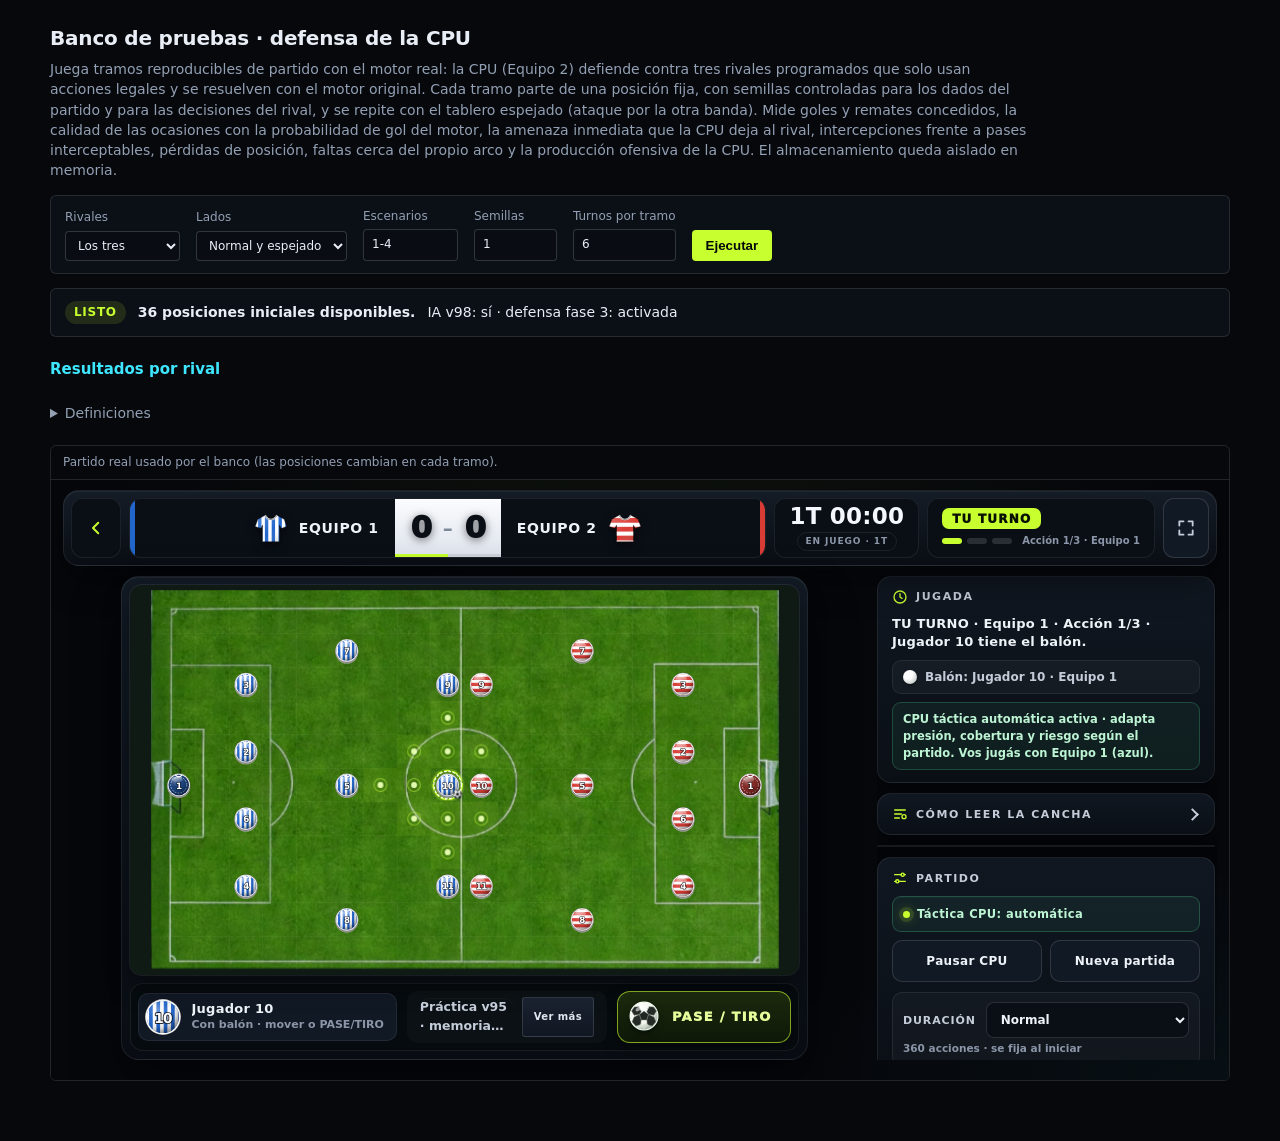
==== commit 22ccf775: "v98 fase 3 · pruebas: regresión de la defensa, posiciones de ataque en el banco pruebas/regresion-de" ====
--- a/pruebas/banco-defensa-cpu.html
+++ b/pruebas/banco-defensa-cpu.html
@@ -104,6 +104,8 @@
 // comenzar cada turno del Equipo 1 con la pelota desde la columna 5. Se eligieron 24 cubriendo zona (medio, ataque,
 // área), carril (centro, banda) y amenaza inicial (t0, probabilidad de gol de la mejor secuencia del turno).
 // Formato: p = [id, columna, fila]; ids 0–10 Equipo 1, 11–21 Equipo 2 (CPU), en el orden de FORMATION.
+// Las posiciones 25–36 empiezan con la CPU con la pelota y por mover (generadas con &equipo=2), para medir su ataque:
+// 2 por zona (propia, medio, ataque) y carril (centro, banda).
 var SCENARIOS = [
 {"id":1,"zone":"medio-centro","origin":"directo-p0-a18","t0":0,"state":{"p":[[0,0,5],[1,2,2],[2,2,5],[3,2,6],[4,3,7],[5,6,5],[6,8,5],[7,5,9],[8,8,2],[9,5,1],[10,8,9],[11,17,5],[12,15,2],[13,15,4],[14,14,5],[15,15,8],[16,10,5],[17,9,5],[18,12,9],[19,7,0],[20,11,1],[21,9,9]],"ball":{"c":8,"r":5,"owner":6},"turn":1,"actionNo":1,"played":[],"lastPlayedId":null,"kickoff":false,"restartPassOnlyId":null,"freeKickRequiredId":null,"freeKickAwardedTeam":null,"score":[0,0],"clock":60}},
 {"id":2,"zone":"medio-centro","origin":"conservador-p4-a136","t0":0,"state":{"p":[[0,0,5],[1,2,2],[2,2,4],[3,2,6],[4,2,8],[5,6,5],[6,8,5],[7,5,9],[8,8,2],[9,5,1],[10,8,10],[11,17,5],[12,15,2],[13,14,5],[14,15,6],[15,15,8],[16,10,5],[17,8,4],[18,12,9],[19,9,2],[20,12,1],[21,9,8]],"ball":{"c":6,"r":5,"owner":5},"turn":1,"actionNo":1,"played":[],"lastPlayedId":null,"kickoff":false,"restartPassOnlyId":null,"freeKickRequiredId":null,"freeKickAwardedTeam":null,"score":[0,0],"clock":60}},
@@ -128,7 +130,19 @@
 {"id":21,"zone":"area-banda","origin":"conservador-p0-a156","t0":0.0313,"state":{"p":[[0,0,4],[1,2,2],[2,3,5],[3,2,7],[4,3,7],[5,6,7],[6,9,6],[7,13,10],[8,6,0],[9,14,2],[10,6,9],[11,17,5],[12,16,7],[13,14,4],[14,14,9],[15,13,9],[16,8,6],[17,5,5],[18,5,9],[19,5,2],[20,10,5],[21,8,9]],"ball":{"c":13,"r":10,"owner":7},"turn":1,"actionNo":1,"played":[],"lastPlayedId":null,"kickoff":false,"restartPassOnlyId":null,"freeKickRequiredId":null,"freeKickAwardedTeam":null,"score":[0,0],"clock":60}},
 {"id":22,"zone":"area-banda","origin":"agresivo-p3-a75","t0":0.0785,"state":{"p":[[0,0,5],[1,6,1],[2,3,4],[3,2,6],[4,2,8],[5,7,0],[6,10,3],[7,5,9],[8,13,1],[9,9,1],[10,8,9],[11,17,5],[12,14,2],[13,16,3],[14,14,6],[15,15,8],[16,10,4],[17,6,5],[18,11,8],[19,8,1],[20,5,0],[21,6,8]],"ball":{"c":13,"r":1,"owner":8},"turn":1,"actionNo":1,"played":[],"lastPlayedId":null,"kickoff":false,"restartPassOnlyId":null,"freeKickRequiredId":null,"freeKickAwardedTeam":null,"score":[0,0],"clock":60}},
 {"id":23,"zone":"area-banda","origin":"directo-p0-a88","t0":0.1311,"state":{"p":[[0,0,5],[1,2,2],[2,3,5],[3,3,6],[4,4,9],[5,6,5],[6,10,5],[7,17,9],[8,9,2],[9,15,3],[10,13,10],[11,17,5],[12,15,2],[13,17,7],[14,15,8],[15,17,8],[16,10,3],[17,6,8],[18,11,5],[19,7,0],[20,10,2],[21,9,8]],"ball":{"c":17,"r":9,"owner":7},"turn":1,"actionNo":1,"played":[],"lastPlayedId":null,"kickoff":false,"restartPassOnlyId":null,"freeKickRequiredId":null,"freeKickAwardedTeam":null,"score":[0,0],"clock":60}},
-{"id":24,"zone":"area-banda","origin":"directo-p0-a94","t0":0.2428,"state":{"p":[[0,0,5],[1,2,2],[2,3,5],[3,3,6],[4,4,9],[5,6,5],[6,9,6],[7,17,10],[8,9,2],[9,15,5],[10,13,10],[11,17,5],[12,16,4],[13,17,7],[14,15,8],[15,17,9],[16,10,3],[17,6,8],[18,13,7],[19,7,0],[20,10,2],[21,9,8]],"ball":{"c":17,"r":10,"owner":7},"turn":1,"actionNo":1,"played":[],"lastPlayedId":null,"kickoff":false,"restartPassOnlyId":null,"freeKickRequiredId":null,"freeKickAwardedTeam":null,"score":[0,0],"clock":60}}
+{"id":24,"zone":"area-banda","origin":"directo-p0-a94","t0":0.2428,"state":{"p":[[0,0,5],[1,2,2],[2,3,5],[3,3,6],[4,4,9],[5,6,5],[6,9,6],[7,17,10],[8,9,2],[9,15,5],[10,13,10],[11,17,5],[12,16,4],[13,17,7],[14,15,8],[15,17,9],[16,10,3],[17,6,8],[18,13,7],[19,7,0],[20,10,2],[21,9,8]],"ball":{"c":17,"r":10,"owner":7},"turn":1,"actionNo":1,"played":[],"lastPlayedId":null,"kickoff":false,"restartPassOnlyId":null,"freeKickRequiredId":null,"freeKickAwardedTeam":null,"score":[0,0],"clock":60}},
+{"id":25,"zone":"cpu-propia-centro","origin":"agresivo-p0-a67","t0":0,"state":{"p":[[0,0,5],[1,2,2],[2,2,4],[3,2,6],[4,2,8],[5,6,5],[6,9,6],[7,5,9],[8,8,2],[9,8,1],[10,10,8],[11,17,5],[12,15,2],[13,15,4],[14,14,6],[15,15,8],[16,12,5],[17,9,5],[18,12,10],[19,9,2],[20,12,1],[21,9,10]],"ball":{"c":14,"r":6,"owner":14},"turn":2,"actionNo":1,"played":[],"lastPlayedId":null,"kickoff":false,"restartPassOnlyId":null,"freeKickRequiredId":null,"freeKickAwardedTeam":null,"score":[0,0],"clock":60}},
+{"id":26,"zone":"cpu-propia-centro","origin":"directo-p1-a157","t0":0.2317,"state":{"p":[[0,1,2],[1,2,4],[2,2,3],[3,1,3],[4,3,6],[5,4,1],[6,12,5],[7,6,9],[8,10,2],[9,13,1],[10,9,6],[11,17,5],[12,13,4],[13,14,0],[14,14,9],[15,11,6],[16,8,6],[17,4,5],[18,0,6],[19,5,2],[20,2,0],[21,4,7]],"ball":{"c":11,"r":6,"owner":15},"turn":2,"actionNo":1,"played":[],"lastPlayedId":null,"kickoff":false,"restartPassOnlyId":null,"freeKickRequiredId":null,"freeKickAwardedTeam":null,"score":[0,0],"clock":60}},
+{"id":27,"zone":"cpu-propia-banda","origin":"directo-p0-a154","t0":0,"state":{"p":[[0,0,5],[1,2,2],[2,3,4],[3,2,6],[4,2,8],[5,6,4],[6,8,5],[7,5,9],[8,9,1],[9,5,1],[10,8,8],[11,17,5],[12,13,0],[13,17,4],[14,15,6],[15,15,8],[16,12,5],[17,9,5],[18,12,9],[19,9,2],[20,12,1],[21,9,8]],"ball":{"c":13,"r":0,"owner":12},"turn":2,"actionNo":1,"played":[],"lastPlayedId":null,"kickoff":false,"restartPassOnlyId":null,"freeKickRequiredId":null,"freeKickAwardedTeam":null,"score":[0,0],"clock":60}},
+{"id":28,"zone":"cpu-propia-banda","origin":"directo-p1-a163","t0":0.1919,"state":{"p":[[0,1,2],[1,2,6],[2,2,5],[3,1,3],[4,3,6],[5,4,1],[6,12,5],[7,6,9],[8,10,2],[9,13,1],[10,10,7],[11,17,5],[12,13,4],[13,14,0],[14,14,9],[15,11,8],[16,8,6],[17,4,5],[18,0,9],[19,5,2],[20,2,0],[21,4,9]],"ball":{"c":11,"r":8,"owner":15},"turn":2,"actionNo":1,"played":[],"lastPlayedId":null,"kickoff":false,"restartPassOnlyId":null,"freeKickRequiredId":null,"freeKickAwardedTeam":null,"score":[0,0],"clock":60}},
+{"id":29,"zone":"cpu-medio-centro","origin":"directo-p0-a9","t0":0,"state":{"p":[[0,0,5],[1,2,2],[2,2,5],[3,2,6],[4,2,8],[5,6,4],[6,7,5],[7,5,9],[8,8,2],[9,5,1],[10,8,9],[11,17,5],[12,15,2],[13,15,4],[14,15,6],[15,15,8],[16,11,5],[17,8,5],[18,12,9],[19,9,0],[20,12,1],[21,9,8]],"ball":{"c":8,"r":5,"owner":17},"turn":2,"actionNo":1,"played":[],"lastPlayedId":null,"kickoff":false,"restartPassOnlyId":null,"freeKickRequiredId":null,"freeKickAwardedTeam":null,"score":[0,0],"clock":60}},
+{"id":30,"zone":"cpu-medio-centro","origin":"conservador-p2-a157","t0":0.238,"state":{"p":[[0,1,5],[1,1,1],[2,2,0],[3,1,3],[4,2,7],[5,8,5],[6,8,4],[7,6,6],[8,6,3],[9,6,1],[10,10,7],[11,17,5],[12,12,2],[13,12,4],[14,14,5],[15,13,8],[16,3,4],[17,4,7],[18,7,0],[19,3,0],[20,9,4],[21,7,8]],"ball":{"c":9,"r":4,"owner":20},"turn":2,"actionNo":1,"played":[],"lastPlayedId":null,"kickoff":false,"restartPassOnlyId":null,"freeKickRequiredId":null,"freeKickAwardedTeam":null,"score":[0,0],"clock":60}},
+{"id":31,"zone":"cpu-medio-banda","origin":"agresivo-p0-a15","t0":0,"state":{"p":[[0,0,5],[1,2,2],[2,2,4],[3,2,6],[4,2,8],[5,7,5],[6,9,6],[7,6,9],[8,8,2],[9,7,1],[10,7,9],[11,17,5],[12,15,2],[13,15,4],[14,15,6],[15,15,8],[16,11,5],[17,9,5],[18,12,9],[19,9,0],[20,10,2],[21,7,10]],"ball":{"c":7,"r":10,"owner":21},"turn":2,"actionNo":1,"played":[],"lastPlayedId":null,"kickoff":false,"restartPassOnlyId":null,"freeKickRequiredId":null,"freeKickAwardedTeam":null,"score":[0,0],"clock":60}},
+{"id":32,"zone":"cpu-medio-banda","origin":"conservador-p0-a61","t0":0.3736,"state":{"p":[[0,0,5],[1,3,3],[2,1,5],[3,2,6],[4,4,9],[5,6,6],[6,8,5],[7,9,10],[8,6,2],[9,7,1],[10,7,9],[11,17,5],[12,12,2],[13,14,4],[14,14,7],[15,13,7],[16,9,4],[17,4,4],[18,7,8],[19,2,5],[20,7,2],[21,7,10]],"ball":{"c":7,"r":10,"owner":21},"turn":2,"actionNo":1,"played":[],"lastPlayedId":null,"kickoff":false,"restartPassOnlyId":21,"freeKickRequiredId":null,"freeKickAwardedTeam":null,"score":[0,0],"clock":60}},
+{"id":33,"zone":"cpu-ataque-centro","origin":"directo-p5-a39","t0":0.0796,"state":{"p":[[0,0,5],[1,2,4],[2,4,4],[3,4,5],[4,2,8],[5,5,6],[6,8,5],[7,5,9],[8,8,2],[9,5,1],[10,9,9],[11,17,5],[12,14,0],[13,15,4],[14,15,6],[15,15,8],[16,11,6],[17,5,4],[18,11,9],[19,9,2],[20,9,0],[21,7,9]],"ball":{"c":5,"r":4,"owner":17},"turn":2,"actionNo":1,"played":[],"lastPlayedId":null,"kickoff":false,"restartPassOnlyId":null,"freeKickRequiredId":null,"freeKickAwardedTeam":null,"score":[0,0],"clock":60}},
+{"id":34,"zone":"cpu-ataque-centro","origin":"agresivo-p1-a156","t0":0.5744,"state":{"p":[[0,0,4],[1,1,4],[2,2,1],[3,0,10],[4,1,5],[5,5,5],[6,14,2],[7,5,9],[8,13,0],[9,6,2],[10,7,9],[11,17,5],[12,14,0],[13,14,5],[14,13,5],[15,13,10],[16,0,0],[17,5,10],[18,0,5],[19,0,1],[20,4,5],[21,1,8]],"ball":{"c":4,"r":5,"owner":20},"turn":2,"actionNo":1,"played":[],"lastPlayedId":null,"kickoff":false,"restartPassOnlyId":null,"freeKickRequiredId":null,"freeKickAwardedTeam":null,"score":[0,0],"clock":60}},
+{"id":35,"zone":"cpu-ataque-banda","origin":"agresivo-p0-a21","t0":0,"state":{"p":[[0,0,5],[1,2,2],[2,1,5],[3,1,6],[4,2,8],[5,7,5],[6,9,6],[7,4,9],[8,8,2],[9,7,1],[10,7,9],[11,17,5],[12,15,2],[13,15,4],[14,15,6],[15,13,10],[16,11,5],[17,9,5],[18,10,9],[19,9,0],[20,10,2],[21,5,10]],"ball":{"c":5,"r":10,"owner":21},"turn":2,"actionNo":1,"played":[],"lastPlayedId":null,"kickoff":false,"restartPassOnlyId":null,"freeKickRequiredId":null,"freeKickAwardedTeam":null,"score":[0,0],"clock":60}},
+{"id":36,"zone":"cpu-ataque-banda","origin":"directo-p1-a133","t0":0.4391,"state":{"p":[[0,0,1],[1,2,1],[2,1,4],[3,0,4],[4,2,5],[5,4,1],[6,13,4],[7,6,9],[8,10,2],[9,13,1],[10,9,8],[11,17,5],[12,15,2],[13,14,0],[14,14,9],[15,14,6],[16,9,5],[17,4,4],[18,0,5],[19,5,0],[20,2,0],[21,4,8]],"ball":{"c":2,"r":0,"owner":20},"turn":2,"actionNo":1,"played":[],"lastPlayedId":null,"kickoff":false,"restartPassOnlyId":null,"freeKickRequiredId":null,"freeKickAwardedTeam":null,"score":[0,0],"clock":60}}
 ];
 (function () {
   'use strict';
@@ -581,6 +595,8 @@
   // ---------------- modo generar: posiciones iniciales a partir de partidos rápidos ----------------
   async function generate(params) {
     var games = Number(params.get('partidos') || 3), maxActions = Number(params.get('acciones') || 150), styles = (params.get('rivales') || 'conservador,directo,agresivo').split(',');
+    // ?equipo=2 guarda posiciones con la CPU con la pelota al empezar su turno (para medir su ataque).
+    var team = Number(params.get('equipo') || 1);
     var out = [];
     for (var gi = 0; gi < games; gi++) for (var si = 0; si < styles.length; si++) {
       var style = styles[si];
@@ -591,9 +607,13 @@
         if (s.goal) { F.continueGoal(); await waitIdle(5000); continue; }
         if (s.finished || s.halftime) break;
         F.reseed(segSeed, k);
-        if (s.turn === 1 && s.actionNo === 1 && s.holderTeam === 1 && s.ball.c >= 5 && !s.freeKick && !F.state().kickoff) {
+        if (team === 1 && s.turn === 1 && s.actionNo === 1 && s.holderTeam === 1 && s.ball.c >= 5 && !s.freeKick && !F.state().kickoff) {
           var th = F.threat(1, 3, []);
           out.push({ game: gi, style: style, k: k, state: F.state(), t: Number(th.p.toFixed(4)), seq: th.seq });
+        }
+        if (team === 2 && s.turn === 2 && s.actionNo === 1 && s.holderTeam === 2 && !s.freeKick && !F.state().kickoff) {
+          var th2 = F.threat(2, 3, []);
+          out.push({ game: gi, style: style, k: k, state: F.state(), t: Number(th2.p.toFixed(4)), seq: th2.seq });
         }
         var rng = rngFrom(hash2(segSeed, 'g' + k)), cands = F.candidates(), rejected = {}, res = null, pick = null;
         for (var tries = 0; tries < 8; tries++) {
@@ -696,8 +716,11 @@
     var fl = await bootstrap();
     // Desarrollo: ?fuente=archivo.json reemplaza las posiciones incluidas por otras guardadas en un archivo.
     if (params.get('fuente')) { var resp = await fetch(params.get('fuente'), { cache: 'no-store' }); SCENARIOS = await resp.json(); }
+    // ?mejoras=no reproduce las decisiones de v98 original (fase 3 desactivada); ?fase3=evaluacion deja solo la etapa 3a.
     if (params.get('mejoras') === 'no' && fl.def) F.flags({ enabled: false });
     if (params.get('mejoras') === 'si' && fl.def) F.flags({ enabled: true });
+    if (params.get('fase3') === 'evaluacion' && fl.def) F.flags({ enabled: true, roots: false });
+    if (params.get('presion') && fl.def) F.flags({ pressBonus: Number(params.get('presion')) });
     document.getElementById('totals').textContent = SCENARIOS.length + ' posiciones iniciales disponibles.';
     document.getElementById('state').textContent = 'LISTO'; document.getElementById('state').className = 'pill ok';
     var modo = params.get('modo') || '';
